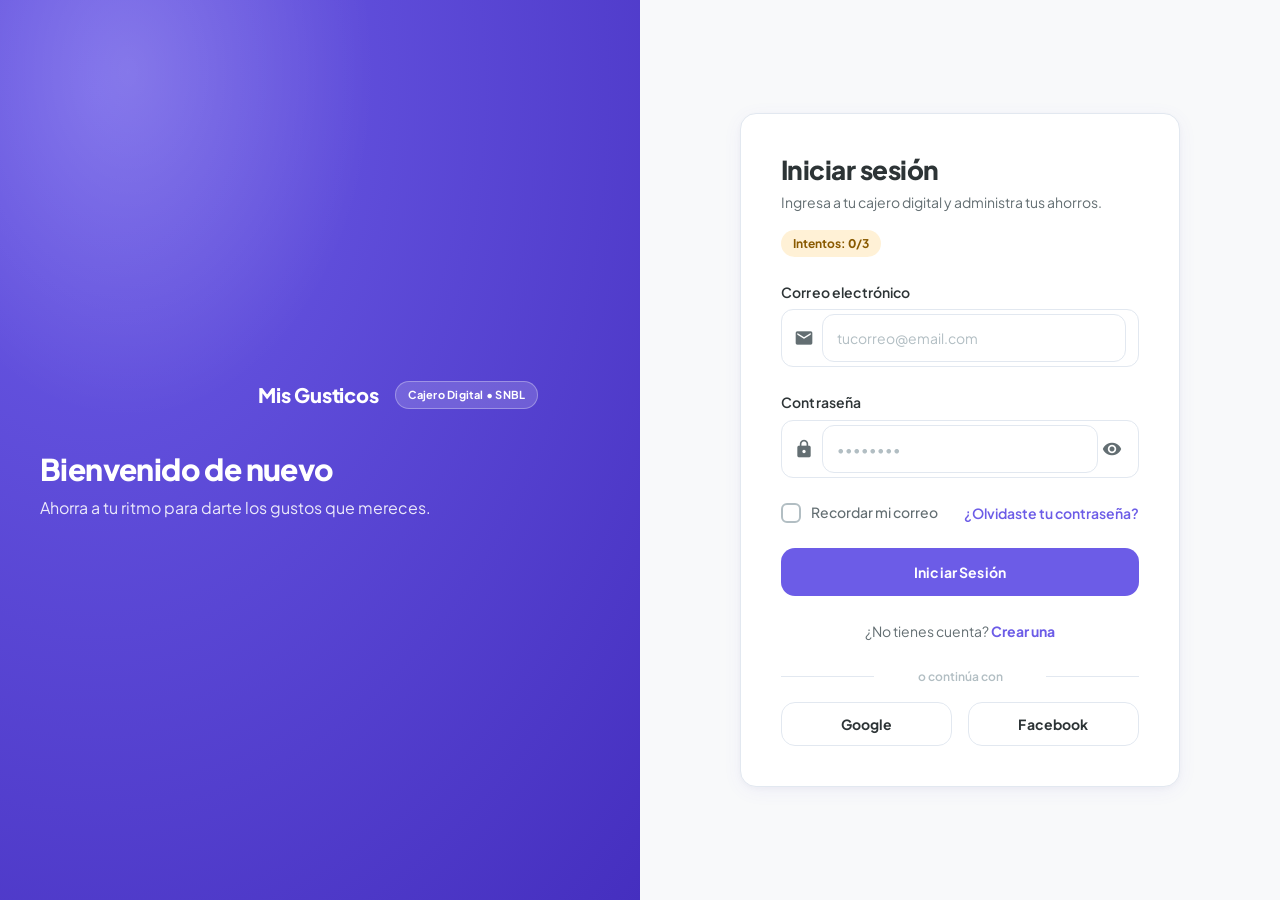
==== Dashboard.html @ c8b15fbf "se crea repositorio para S001: registro / inicio de sesion / dashboard de transacciones" ====
<!DOCTYPE html>
<html lang="es">
<head>
    <meta charset="UTF-8">
    <meta name="viewport" content="width=device-width, initial-scale=1.0">
    <title>Mis Gusticos - Dashboard</title>
    <link rel="preconnect" href="https://fonts.googleapis.com">
    <link rel="preconnect" href="https://fonts.gstatic.com" crossorigin>
    <link href="https://fonts.googleapis.com/css2?family=Plus+Jakarta+Sans:wght@400;500;600;700;800&display=swap" rel="stylesheet">
    <link href="https://fonts.googleapis.com/icon?family=Material+Icons" rel="stylesheet">
    <link rel="stylesheet" href="css/styles.css">
</head>
<body class="dashboard-page">
    <!-- HEADER -->
    <header class="dashboard-header">
        <div class="header-brand">
            <span class="material-icons">account_balance_wallet</span>
            <span>Mis Gusticos</span>
        </div>
        <div class="header-user">
            <span id="nombre-cliente">Hola, Usuario 👋</span>
            <button id="btn-logout" class="btn-logout">
                <span class="material-icons">logout</span>
                Cerrar sesión
            </button>
        </div>
    </header>

    <main class="dashboard-main">
        <!-- MENSAJE FEEDBACK -->
        <div id="mensaje-panel" class="mensaje-feedback" style="display:none;"></div>

        <!-- SALDO DISPONIBLE -->
        <section class="balance-section">
            <div id="lista-saldos" class="balance-cards">
                <!-- Las tarjetas de saldo se generan dinámicamente -->
            </div>
        </section>

        <!-- ACCIONES RÁPIDAS -->
        <section class="actions-section">
            <h3>Acciones rápidas</h3>
            <div class="action-buttons">
                <button id="btn-consignar" class="action-button">
                    <span class="material-icons">arrow_downward</span>
                    <span>Consignar</span>
                </button>
                <button id="btn-retirar" class="action-button">
                    <span class="material-icons">arrow_upward</span>
                    <span>Retirar</span>
                </button>
                <button id="btn-transferir" class="action-button">
                    <span class="material-icons">send</span>
                    <span>Transferir</span>
                </button>
                <button id="btn-comprar" class="action-button">
                    <span class="material-icons">shopping_cart</span>
                    <span>Comprar</span>
                </button>
                <button id="btn-movimientos" class="action-button">
                    <span class="material-icons">receipt_long</span>
                    <span>Movimientos</span>
                </button>
                <button id="btn-perfil" class="action-button">
                    <span class="material-icons">person</span>
                    <span>Perfil</span>
                </button>
            </div>
        </section>

        <!-- MOVIMIENTOS RECIENTES -->
        <section class="movements-section">
            <h3>Movimientos recientes</h3>
            <div class="movements-filter">
                <label for="cuenta-movimientos">Cuenta:</label>
                <select id="cuenta-movimientos">
                    <option value="">Seleccione una cuenta</option>
                </select>
                <button id="btn-ver-movimientos" class="btn-secondary">Ver</button>
            </div>
            <div id="lista-movimientos" class="movements-list">
                <p class="empty-state">
                    Realiza tu primera operación para ver el historial.
                </p>
            </div>
        </section>
    </main>

    <!-- MODAL: CONSIGNAR -->
    <div id="modal-consignar" class="modal" style="display:none;">
        <div class="modal-content">
            <div class="modal-header">
                <h3>Consignar dinero</h3>
                <button class="modal-close" data-close="modal-consignar">
                    <span class="material-icons">close</span>
                </button>
            </div>
            <form id="form-consignar">
                <div class="form-group">
                    <label for="cuenta-consignar">Cuenta destino</label>
                    <select id="cuenta-consignar" required>
                        <option value="">Seleccione una cuenta</option>
                    </select>
                </div>
                <div class="form-group">
                    <label for="monto-consignar">Monto (COP)</label>
                    <input type="number" id="monto-consignar" min="1" step="100" 
                           placeholder="$ 0" required>
                </div>
                <button type="submit" class="btn-primary">Confirmar consignación</button>
            </form>
        </div>
    </div>

    <!-- MODAL: RETIRAR -->
    <div id="modal-retirar" class="modal" style="display:none;">
        <div class="modal-content">
            <div class="modal-header">
                <h3>Retirar dinero</h3>
                <button class="modal-close" data-close="modal-retirar">
                    <span class="material-icons">close</span>
                </button>
            </div>
            <form id="form-retirar">
                <div class="form-group">
                    <label for="cuenta-retirar">Cuenta origen</label>
                    <select id="cuenta-retirar" required>
                        <option value="">Seleccione una cuenta</option>
                    </select>
                </div>
                <div class="form-group">
                    <label for="monto-retirar">Monto (COP)</label>
                    <input type="number" id="monto-retirar" min="1" step="100" 
                           placeholder="$ 0" required>
                </div>
                <div id="info-sobregiro" class="info-box" style="display:none;">
                    <span class="material-icons">info</span>
                    <span>Cuenta corriente permite 20% de sobregiro</span>
                </div>
                <button type="submit" class="btn-primary">Confirmar retiro</button>
            </form>
        </div>
    </div>

    <!-- MODAL: TRANSFERIR -->
    <div id="modal-transferir" class="modal" style="display:none;">
        <div class="modal-content">
            <div class="modal-header">
                <h3>Transferir dinero</h3>
                <button class="modal-close" data-close="modal-transferir">
                    <span class="material-icons">close</span>
                </button>
            </div>
            <form id="form-transferir">
                <div class="form-group">
                    <label for="cuenta-origen">Cuenta origen</label>
                    <select id="cuenta-origen" required>
                        <option value="">Seleccione una cuenta</option>
                    </select>
                </div>
                <div class="form-group">
                    <label for="cuenta-destino">Cuenta destino (número)</label>
                    <input type="text" id="cuenta-destino" required 
                           placeholder="CTA-XXXXX">
                </div>
                <div class="form-group">
                    <label for="monto-transferir">Monto (COP)</label>
                    <input type="number" id="monto-transferir" min="1" step="100" 
                           placeholder="$ 0" required> <!--step="100"-->
                </div>
                <button type="submit" class="btn-primary">Confirmar envío</button>
            </form>
        </div>
    </div>

    <!-- MODAL: COMPRAR CON TARJETA -->
    <div id="modal-comprar" class="modal" style="display:none;">
        <div class="modal-content">
            <div class="modal-header">
                <h3>Comprar con tarjeta de crédito</h3>
                <button class="modal-close" data-close="modal-comprar">
                    <span class="material-icons">close</span>
                </button>
            </div>
            <form id="form-comprar">
                <div class="form-group">
                    <label for="cuenta-comprar">Tarjeta de crédito</label>
                    <select id="cuenta-comprar" required>
                        <option value="">Seleccione una tarjeta</option>
                    </select>
                </div>
                <div class="form-group">
                    <label for="monto-comprar">Monto (COP)</label>
                    <input type="number" id="monto-comprar" min="1" step="100" 
                           placeholder="$ 0" required>
                </div>
                <div class="form-group">
                    <label for="cuotas-comprar">Número de cuotas</label>
                    <select id="cuotas-comprar" required>
                        <option value="1">1 cuota (0% interés)</option>
                        <option value="2">2 cuotas (0% interés)</option>
                        <option value="3">3 cuotas (1.9% mensual)</option>
                        <option value="6">6 cuotas (1.9% mensual)</option>
                        <option value="9">9 cuotas (2.3% mensual)</option>
                        <option value="12">12 cuotas (2.3% mensual)</option>
                    </select>
                </div>
                <div id="resultado-cuota" class="info-box" style="display:none;">
                    <strong>Cuota mensual estimada:</strong>
                    <span id="valor-cuota">$0</span>
                </div>
                <button type="submit" class="btn-primary">Confirmar compra</button>
            </form>
        </div>
    </div>

    <!-- MODAL: MOVIMIENTOS -->
    <div id="modal-movimientos" class="modal" style="display:none;">
        <div class="modal-content modal-large">
            <div class="modal-header">
                <h3>Historial de movimientos</h3>
                <button class="modal-close" data-close="modal-movimientos">
                    <span class="material-icons">close</span>
                </button>
            </div>
            <div id="lista-movimientos-modal" class="movements-list"></div>
        </div>
    </div>

    <script src="js/models/Cliente.js"></script>
    <script src="js/models/Cuenta.js"></script>
    <script src="js/models/CuentaAhorros.js"></script>
    <script src="js/models/CuentaCorriente.js"></script>
    <script src="js/models/TarjetaCredito.js"></script>
    <script src="js/services/StorageService.js"></script>
    <script src="js/services/AuthService.js"></script>
    <script src="js/services/TransactionService.js"></script>
    <script src="js/controllers/AuthController.js"></script>
    <script src="js/controllers/TransactionController.js"></script>
    <script src="js/controllers/ProfileController.js"></script>
    <script src="js/app.js"></script>
</body>
</html>
---- css/styles.css ----
/* ============================================================================
   Mis Gusticos — Playful Financial Freedom
   Sistema de diseño (ver DESIGN.md): soft-fintech + celebración de disciplina.
   ============================================================================ */

/* === TOKENS === */
:root {
    /* Marca y acentos */
    --primary: #6C5CE7;
    --primary-hover: #5644D6;
    --primary-deep: #4029BA;
    --primary-tint: #EDE9FE;
    --primary-tint-med: #A29BFE;

    --savings: #00B894;
    --savings-hover: #00A183;
    --savings-ink: #00725B;
    --mint: #E6FBF5;

    --milestone: #FDCB6E;
    --milestone-ink: #8A5A00;

    /* Neutros */
    --bg: #F8F9FA;
    --surface: #FFFFFF;
    --surface-2: #F1F3F5;
    --text: #2D3436;
    --text-secondary: #636E72;
    --muted: #B2BEC3;
    --border: #E2E8F0;

    /* Estados */
    --error: #BA1A1A;
    --error-container: #FFDAD6;
    --on-error-container: #93000A;

    /* Elevación */
    --shadow-1: 0 4px 20px -2px rgba(108, 92, 231, 0.08), 0 2px 6px -1px rgba(45, 52, 54, 0.04);
    --shadow-2: 0 12px 32px -4px rgba(45, 52, 54, 0.12), 0 4px 12px -2px rgba(108, 92, 231, 0.08);
    --glow-savings: 0 0 0 4px var(--mint), 0 4px 16px rgba(0, 184, 148, 0.2);
    --ring: 0 0 0 3px rgba(108, 92, 231, 0.16);

    /* Radios */
    --radius-sm: 4px;
    --radius: 8px;
    --radius-md: 12px;
    --radius-lg: 16px;
    --radius-xl: 24px;
    --radius-full: 9999px;

    /* Espaciado (8pt) */
    --space-xs: 0.25rem;
    --space-sm: 0.5rem;
    --space-md: 1rem;
    --space-lg: 1.5rem;
    --space-xl: 2.5rem;

    --font: 'Plus Jakarta Sans', -apple-system, BlinkMacSystemFont, 'Segoe UI', Roboto, sans-serif;
}

/* === RESET / BASE === */
* { margin: 0; padding: 0; box-sizing: border-box; }
html { scroll-behavior: smooth; -webkit-text-size-adjust: 100%; }
body {
    font-family: var(--font);
    font-size: 16px;
    line-height: 1.6;
    color: var(--text);
    background: var(--bg);
    text-rendering: optimizeLegibility;
    -webkit-font-smoothing: antialiased;
    -moz-osx-font-smoothing: grayscale;
}
img, svg { max-width: 100%; display: block; }
h1, h2, h3, h4 { line-height: 1.2; letter-spacing: -0.015em; color: var(--text); }
p { color: var(--text-secondary); }
a { color: var(--primary); }
.material-icons { -webkit-font-feature-settings: 'liga'; font-feature-settings: 'liga'; }

/* Tipografía numérica: ancla de escaneo para cifras */
.numeric {
    font-weight: 800;
    letter-spacing: -0.02em;
    font-variant-numeric: tabular-nums;
}

/* === FOCO (accesibilidad) === */
:focus { outline: none; }
/* Los campos ya usan borde + anillo en :focus, así que solo los controles
   no textuales reciben contorno explícito para el foco por teclado. */
a:focus-visible,
button:focus-visible,
[tabindex]:focus-visible {
    outline: 2px solid var(--primary);
    outline-offset: 2px;
    border-radius: var(--radius);
}

/* === BOTONES === */
.btn-primary,
.btn-secondary,
.btn-logout,
.btn-social {
    display: inline-flex;
    align-items: center;
    justify-content: center;
    gap: var(--space-sm);
    font-family: inherit;
    font-size: 14px;
    font-weight: 700;
    line-height: 1.2;
    letter-spacing: 0.01em;
    text-decoration: none;
    cursor: pointer;
    border: 1px solid transparent;
    border-radius: 14px;
    min-height: 48px;
    padding: 0 24px;
    transition: transform 160ms ease, box-shadow 160ms ease, background 160ms ease, color 160ms ease, border-color 160ms ease;
    will-change: transform;
}
.btn-primary { background: var(--primary); color: #fff; }
.btn-primary:hover { background: var(--primary-hover); transform: translateY(-1px); box-shadow: var(--shadow-1); }
.btn-primary:active { transform: translateY(0); box-shadow: none; }

.btn-secondary {
    background: var(--primary-tint);
    color: var(--primary);
    border-color: transparent;
}
.btn-secondary:hover { background: #E0DAFB; transform: translateY(-1px); }
.btn-secondary:active { transform: translateY(0); }

.btn-large { min-height: 56px; padding: 0 32px; font-size: 15px; }
.btn-submit { width: 100%; }
.btn-primary .material-icons,
.btn-secondary .material-icons,
.btn-logout .material-icons,
.btn-social .material-icons { font-size: 20px; }

/* Botón de fortaleza de ahorro (acción positiva) */
.btn-savings {
    background: var(--savings);
    color: #fff;
}
.btn-savings:hover { background: var(--savings-hover); }

/* === FORMULARIOS === */
.form-group { margin-bottom: var(--space-lg); }
.form-group label {
    display: block;
    margin-bottom: 6px;
    font-size: 14px;
    font-weight: 600;
    letter-spacing: 0.01em;
    color: var(--text);
}
.form-group small { display: block; margin-top: 6px; font-size: 12px; color: var(--text-secondary); }

input:not([type="checkbox"]):not([type="radio"]),
select,
textarea {
    width: 100%;
    min-height: 48px;
    padding: 0 14px;
    font-family: inherit;
    font-size: 14px;
    font-weight: 500;
    color: var(--text);
    background: var(--surface);
    border: 1px solid var(--border);
    border-radius: 12px;
    transition: border-color 160ms ease, box-shadow 160ms ease, background 160ms ease;
}
textarea { padding: 12px 14px; }
input::placeholder, textarea::placeholder { color: var(--muted); font-weight: 400; }
input:not([type="checkbox"]):not([type="radio"]):focus,
select:focus,
textarea:focus {
    border-color: var(--primary);
    box-shadow: var(--ring);
}
select {
    appearance: none;
    -webkit-appearance: none;
    background-image: url("data:image/svg+xml,%3Csvg xmlns='http://www.w3.org/2000/svg' width='16' height='16' viewBox='0 0 24 24' fill='none' stroke='%23636E72' stroke-width='2.4' stroke-linecap='round' stroke-linejoin='round'%3E%3Cpolyline points='6 9 12 15 18 9'/%3E%3C/svg%3E");
    background-repeat: no-repeat;
    background-position: right 14px center;
    padding-right: 40px;
}

/* Campo con icono */
.input-with-icon {
    display: flex;
    align-items: center;
    border: 1px solid var(--border);
    border-radius: 12px;
    padding: 4px 12px;
    background: var(--surface);
    transition: border-color 160ms ease, box-shadow 160ms ease;
}
.input-with-icon:focus-within { border-color: var(--primary); box-shadow: var(--ring); }
.input-with-icon > .material-icons { color: var(--text-secondary); font-size: 20px; margin-right: var(--space-sm); }
.input-with-icon input,
.input-with-icon select {
    flex: 1;
    width: auto;
    min-height: 44px;
    padding: 0 8px;
    border: none;
    background: transparent;
    box-shadow: none;
}
.input-with-icon select { padding-right: 36px; background-position: right 6px center; }
.input-with-icon input:focus,
.input-with-icon select:focus { box-shadow: none; }

/* Checkbox / radio a medida */
.checkbox-label {
    display: flex;
    align-items: flex-start;
    gap: 10px;
    font-size: 14px;
    font-weight: 500;
    color: var(--text-secondary);
    cursor: pointer;
    line-height: 1.5;
}
.checkbox-label a { color: var(--primary); font-weight: 600; text-decoration: none; }
.checkbox-label a:hover { text-decoration: underline; }
input[type="checkbox"] {
    appearance: none;
    -webkit-appearance: none;
    flex-shrink: 0;
    width: 20px;
    height: 20px;
    margin-top: 1px;
    background: var(--surface);
    border: 2px solid var(--muted);
    border-radius: 6px;
    cursor: pointer;
    transition: background 140ms ease, border-color 140ms ease;
}
input[type="checkbox"]:checked {
    background: var(--primary);
    border-color: var(--primary);
}
input[type="checkbox"]:checked::after {
    content: '';
    display: block;
    width: 5px;
    height: 9px;
    margin: 1px auto 0;
    border: solid #fff;
    border-width: 0 2px 2px 0;
    transform: rotate(45deg);
}

/* === MENSAJES DE ESTADO === */
.mensaje-feedback {
    padding: 14px 18px;
    border-radius: var(--radius-md);
    margin-bottom: var(--space-lg);
    font-size: 14px;
    font-weight: 600;
    line-height: 1.5;
}
.mensaje-success { background: var(--mint); color: var(--savings-ink); border: 1px solid var(--savings); }
.mensaje-error { background: var(--error-container); color: var(--on-error-container); border: 1px solid var(--error); }

.mensaje-success-box {
    text-align: center;
    padding: var(--space-xl);
    background: var(--mint);
    border: 1px solid var(--savings);
    border-radius: var(--radius-lg);
}
.mensaje-success-box .material-icons {
    display: inline-flex;
    align-items: center;
    justify-content: center;
    width: 56px;
    height: 56px;
    font-size: 30px;
    color: #fff;
    background: var(--savings);
    border-radius: var(--radius-full);
    margin-bottom: var(--space-md);
}
.mensaje-success-box h3 { color: var(--savings-ink); margin-bottom: var(--space-sm); font-size: 22px; }
.mensaje-success-box p { color: var(--savings-ink); margin-bottom: var(--space-lg); }
.mensaje-success-box .btn-primary { background: var(--savings); }
.mensaje-success-box .btn-primary:hover { background: var(--savings-hover); }

.info-box {
    display: flex;
    align-items: center;
    gap: var(--space-sm);
    padding: 14px 16px;
    margin-bottom: var(--space-md);
    background: var(--primary-tint);
    border: 1px solid var(--primary-tint-med);
    border-radius: var(--radius-md);
    color: var(--primary-deep);
    font-size: 14px;
    font-weight: 600;
}
.info-box .material-icons { font-size: 20px; color: var(--primary); }
.info-box strong { color: var(--primary-deep); }
#valor-cuota { font-weight: 800; letter-spacing: -0.01em; color: var(--primary-deep); }

.empty-state {
    text-align: center;
    color: var(--text-secondary);
    font-size: 14px;
    padding: var(--space-xl) var(--space-md);
}

/* === PÁGINAS DE AUTENTICACIÓN === */
.auth-page { display: flex; min-height: 100vh; background: var(--bg); }

.auth-sidebar {
    flex: 1;
    position: relative;
    overflow: hidden;
    padding: var(--space-xl);
    display: flex;
    flex-direction: column;
    justify-content: center;
    gap: var(--space-xl);
    color: #fff;
    background: radial-gradient(140% 140% at 15% 10%, var(--primary) 0%, var(--primary-deep) 100%);
}
.auth-sidebar::before {
    content: '';
    position: absolute;
    inset: 0;
    background: radial-gradient(55% 55% at 20% 8%, rgba(255, 255, 255, 0.18) 0%, rgba(255, 255, 255, 0) 70%);
    pointer-events: none;
}
.auth-sidebar > * { position: relative; }

.sidebar-brand {
    display: flex;
    align-items: center;
    gap: var(--space-sm);
    font-size: 1.25rem;
    font-weight: 800;
    letter-spacing: -0.01em;
}
.sidebar-brand .material-icons { font-size: 30px; }
.sidebar-brand .badge {
    margin-left: var(--space-sm);
    background: rgba(255, 255, 255, 0.16);
    color: #fff;
    border: 1px solid rgba(255, 255, 255, 0.3);
}
.sidebar-content h2 { color: #fff; font-size: 30px; font-weight: 800; letter-spacing: -0.02em; margin-bottom: var(--space-sm); }
.sidebar-content p { color: rgba(255, 255, 255, 0.88); font-size: 16px; max-width: 34ch; }

.auth-main {
    flex: 1;
    display: flex;
    align-items: center;
    justify-content: center;
    padding: var(--space-xl);
}
.auth-card {
    width: 100%;
    max-width: 440px;
    background: var(--surface);
    padding: var(--space-xl);
    border-radius: var(--radius-lg);
    border: 1px solid var(--border);
    box-shadow: var(--shadow-1);
}
.auth-card-large { max-width: 560px; }
.auth-card h2 { font-size: 26px; font-weight: 800; letter-spacing: -0.02em; margin-bottom: 6px; }
.auth-card p { color: var(--text-secondary); font-size: 14px; }
.auth-card form { margin-top: var(--space-lg); }

.intentos-counter {
    display: inline-block;
    margin-top: var(--space-md);
    padding: 4px 12px;
    font-size: 12px;
    font-weight: 700;
    color: var(--milestone-ink);
    background: rgba(253, 203, 110, 0.28);
    border-radius: var(--radius-full);
}
.intentos-counter span { font-weight: 800; }

.toggle-password {
    display: inline-flex;
    align-items: center;
    justify-content: center;
    background: transparent;
    border: none;
    cursor: pointer;
    padding: 4px;
    border-radius: var(--radius);
    color: var(--text-secondary);
    transition: background 140ms ease, color 140ms ease;
}
.toggle-password:hover { background: var(--surface-2); color: var(--primary); }
.toggle-password .material-icons { font-size: 20px; }

.error-msg { display: block; margin-top: 6px; font-size: 12px; font-weight: 600; color: var(--error); }

.form-options {
    display: flex;
    align-items: center;
    justify-content: space-between;
    gap: var(--space-md);
    flex-wrap: wrap;
    margin-bottom: var(--space-lg);
}
.link-forgot { font-size: 14px; font-weight: 600; color: var(--primary); text-decoration: none; }
.link-forgot:hover { text-decoration: underline; }

.auth-switch { text-align: center; margin-top: var(--space-lg); font-size: 14px; color: var(--text-secondary); }
.auth-switch a { color: var(--primary); font-weight: 700; text-decoration: none; }
.auth-switch a:hover { text-decoration: underline; }

.social-login { margin-top: var(--space-lg); text-align: center; }
.social-login > p {
    position: relative;
    margin-bottom: var(--space-md);
    font-size: 12px;
    font-weight: 600;
    color: var(--muted);
}
.social-login > p::before,
.social-login > p::after {
    content: '';
    position: absolute;
    top: 50%;
    width: 26%;
    height: 1px;
    background: var(--border);
}
.social-login > p::before { left: 0; }
.social-login > p::after { right: 0; }
.social-buttons { display: grid; grid-template-columns: 1fr 1fr; gap: var(--space-md); }
.btn-social {
    background: var(--surface);
    color: var(--text);
    border-color: var(--border);
    min-height: 44px;
}
.btn-social:hover { border-color: var(--primary-tint-med); background: var(--primary-tint); color: var(--primary); }

/* === CABECERA DE APP (dashboard / perfil / admin) === */
.dashboard-page { background: var(--bg); }
.dashboard-header {
    background: var(--surface);
    padding: var(--space-md) var(--space-xl);
    display: flex;
    justify-content: space-between;
    align-items: center;
    gap: var(--space-md);
    border-bottom: 1px solid var(--border);
    position: sticky;
    top: 0;
    z-index: 20;
}
.header-brand {
    display: flex;
    align-items: center;
    gap: var(--space-sm);
    font-size: 1.05rem;
    font-weight: 800;
    letter-spacing: -0.01em;
    color: var(--primary);
}
.header-brand .material-icons { font-size: 24px; }
.header-user { display: flex; align-items: center; gap: var(--space-md); flex-wrap: wrap; }
.header-user #nombre-cliente { font-size: 14px; font-weight: 700; color: var(--text); }

.btn-logout {
    background: transparent;
    color: var(--error);
    border-color: var(--error-container);
    min-height: 44px;
    padding: 0 16px;
}
.btn-logout:hover { background: var(--error-container); transform: translateY(-1px); }
.btn-logout:active { transform: translateY(0); }

.dashboard-main { padding: var(--space-xl) var(--space-lg); max-width: 1200px; margin: 0 auto; }

/* === TARJETAS DE SALDO === */
.balance-cards {
    display: grid;
    grid-template-columns: repeat(auto-fit, minmax(260px, 1fr));
    gap: var(--space-lg);
    margin-bottom: var(--space-xl);
}
.balance-card {
    background: var(--surface);
    padding: var(--space-lg);
    border-radius: var(--radius-lg);
    border: 1px solid var(--border);
    box-shadow: var(--shadow-1);
    transition: transform 160ms ease, box-shadow 160ms ease;
}
.balance-card:hover { transform: translateY(-2px); box-shadow: var(--shadow-2); }
.balance-header {
    display: flex;
    align-items: center;
    gap: var(--space-sm);
    margin-bottom: var(--space-md);
    font-size: 13px;
    font-weight: 700;
    letter-spacing: 0.01em;
    color: var(--text-secondary);
}
.balance-header .material-icons {
    display: inline-flex;
    align-items: center;
    justify-content: center;
    width: 36px;
    height: 36px;
    font-size: 20px;
    color: var(--primary);
    background: var(--primary-tint);
    border-radius: var(--radius-md);
}
.balance-label { font-size: 12px; font-weight: 700; letter-spacing: 0.02em; color: var(--text-secondary); }
.balance-amount {
    margin: 2px 0 var(--space-sm);
    font-size: clamp(1.75rem, 4vw, 2rem);
    font-weight: 800;
    letter-spacing: -0.02em;
    color: var(--text);
    font-variant-numeric: tabular-nums;
}
.balance-sub { font-size: 12px; color: var(--text-secondary); }
.balance-account {
    margin-top: var(--space-md);
    padding-top: var(--space-md);
    border-top: 1px solid var(--border);
    font-size: 12px;
    font-weight: 600;
    letter-spacing: 0.02em;
    color: var(--muted);
}

/* === SECCIONES / ACCIONES === */
.actions-section,
.movements-section,
.admin-section,
.profile-section {
    background: var(--surface);
    padding: var(--space-lg);
    border-radius: var(--radius-lg);
    border: 1px solid var(--border);
    box-shadow: var(--shadow-1);
    margin-bottom: var(--space-xl);
}
.actions-section h3,
.movements-section h3,
.admin-section h2,
.profile-section h3,
.section-header h2 {
    display: flex;
    align-items: center;
    gap: var(--space-sm);
    font-size: 18px;
    font-weight: 700;
    letter-spacing: -0.01em;
    color: var(--text);
}
.profile-section h3 { margin-bottom: var(--space-lg); }
.profile-section h3 .material-icons,
.section-header h2 .material-icons {
    display: inline-flex;
    align-items: center;
    justify-content: center;
    width: 34px;
    height: 34px;
    font-size: 19px;
    color: var(--primary);
    background: var(--primary-tint);
    border-radius: var(--radius-md);
}
.actions-section h3,
.movements-section h3 { margin-bottom: var(--space-md); }

.action-buttons {
    display: grid;
    grid-template-columns: repeat(auto-fit, minmax(140px, 1fr));
    gap: var(--space-md);
}
.action-button {
    display: flex;
    flex-direction: column;
    align-items: center;
    gap: var(--space-sm);
    padding: var(--space-lg) var(--space-md);
    text-align: center;
    font-family: inherit;
    font-size: 13px;
    font-weight: 700;
    color: var(--text);
    background: var(--surface);
    border: 1px solid var(--border);
    border-radius: var(--radius-lg);
    cursor: pointer;
    transition: transform 160ms ease, box-shadow 160ms ease, background 160ms ease, border-color 160ms ease, color 160ms ease;
    will-change: transform;
}
.action-button:hover {
    border-color: var(--primary-tint-med);
    background: var(--primary-tint);
    color: var(--primary-deep);
    transform: translateY(-2px);
    box-shadow: var(--shadow-1);
}
.action-button:active { transform: translateY(0); }
.action-button .material-icons {
    display: inline-flex;
    align-items: center;
    justify-content: center;
    width: 48px;
    height: 48px;
    font-size: 24px;
    color: var(--primary);
    background: var(--primary-tint);
    border-radius: var(--radius-full);
    transition: background 160ms ease, color 160ms ease;
}
.action-button:hover .material-icons { background: var(--primary); color: #fff; }

/* === MOVIMIENTOS === */
.movements-filter {
    display: flex;
    gap: var(--space-md);
    align-items: center;
    flex-wrap: wrap;
    margin-bottom: var(--space-md);
}
.movements-filter label { font-size: 14px; font-weight: 600; color: var(--text); }
.movements-filter select { flex: 1; min-width: 200px; }
.movements-list { border-radius: var(--radius-md); overflow: hidden; }
.movement-item {
    display: flex;
    align-items: center;
    gap: var(--space-md);
    padding: var(--space-md);
    border-bottom: 1px solid var(--border);
    transition: background 120ms ease;
}
.movement-item:last-child { border-bottom: none; }
.movement-item:hover { background: var(--bg); }
.movement-item .material-icons {
    display: inline-flex;
    align-items: center;
    justify-content: center;
    flex-shrink: 0;
    width: 40px;
    height: 40px;
    font-size: 20px;
    color: var(--savings-ink);
    background: var(--mint);
    border-radius: var(--radius-full);
}
.movement-item:has(.valor-negativo) .material-icons { color: var(--error); background: var(--error-container); }
.movement-info { flex: 1; display: flex; flex-direction: column; min-width: 0; }
.movement-info strong { font-size: 14px; font-weight: 700; color: var(--text); }
.movement-info small { font-size: 12px; color: var(--text-secondary); }
.valor-positivo { font-weight: 800; letter-spacing: -0.01em; color: var(--savings-ink); white-space: nowrap; }
.valor-negativo { font-weight: 800; letter-spacing: -0.01em; color: var(--error); white-space: nowrap; }

/* === MODALES === */
.modal {
    position: fixed;
    inset: 0;
    z-index: 1000;
    display: flex;
    align-items: center;
    justify-content: center;
    padding: var(--space-md);
    background: rgba(45, 52, 54, 0.5);
    backdrop-filter: blur(5px);
    -webkit-backdrop-filter: blur(5px);
}
.modal-content {
    width: 100%;
    max-width: 480px;
    max-height: 90vh;
    overflow-y: auto;
    background: var(--surface);
    padding: var(--space-xl);
    border-radius: var(--radius-lg);
    border: 1px solid var(--border);
    box-shadow: var(--shadow-2);
}
.modal-large { max-width: 680px; }
.modal-header {
    display: flex;
    justify-content: space-between;
    align-items: center;
    gap: var(--space-md);
    margin-bottom: var(--space-lg);
}
.modal-header h3 { font-size: 20px; font-weight: 800; letter-spacing: -0.015em; }
.modal-close {
    display: inline-flex;
    align-items: center;
    justify-content: center;
    width: 36px;
    height: 36px;
    padding: 0;
    color: var(--text-secondary);
    background: transparent;
    border: none;
    border-radius: var(--radius-full);
    cursor: pointer;
    transition: background 140ms ease, color 140ms ease;
}
.modal-close:hover { background: var(--surface-2); color: var(--text); }
.modal-close .material-icons { font-size: 22px; }
.modal-actions { display: flex; justify-content: flex-end; gap: var(--space-md); flex-wrap: wrap; margin-top: var(--space-lg); }
.modal-content .btn-primary { width: 100%; }
.modal-actions .btn-primary { width: auto; }

/* === LANDING === */
.landing-page { background: var(--bg); }

#header {
    position: sticky;
    top: 0;
    z-index: 10;
    display: flex;
    justify-content: space-between;
    align-items: center;
    gap: var(--space-md);
    padding: var(--space-md) var(--space-xl);
    background: rgba(255, 255, 255, 0.85);
    backdrop-filter: saturate(180%) blur(12px);
    -webkit-backdrop-filter: saturate(180%) blur(12px);
    border-bottom: 1px solid var(--border);
}
.logo {
    display: flex;
    align-items: center;
    gap: var(--space-sm);
    font-size: 1.2rem;
    font-weight: 800;
    letter-spacing: -0.01em;
    color: var(--primary);
}
.logo .material-icons { font-size: 26px; }
#nav-menu { display: flex; gap: var(--space-sm); align-items: center; flex-wrap: wrap; }
#nav-menu .btn-primary,
#nav-menu .btn-secondary { min-height: 44px; padding: 0 18px; }

/* Hero: la tarjeta de meta es el elemento memorable */
.hero {
    position: relative;
    overflow: hidden;
    padding: clamp(3rem, 7vw, 5.5rem) var(--space-xl);
    color: #fff;
    background: radial-gradient(130% 130% at 12% 6%, var(--primary) 0%, var(--primary-deep) 100%);
}
.hero::before {
    content: '';
    position: absolute;
    inset: 0;
    background: radial-gradient(48% 48% at 22% 4%, rgba(255, 255, 255, 0.2) 0%, rgba(255, 255, 255, 0) 68%);
    pointer-events: none;
}
.hero-inner {
    position: relative;
    max-width: 1120px;
    margin: 0 auto;
    display: grid;
    grid-template-columns: 1.05fr 0.95fr;
    gap: clamp(2rem, 5vw, 4rem);
    align-items: center;
}
.hero-badge {
    display: inline-flex;
    align-items: center;
    gap: var(--space-sm);
    padding: 6px 14px;
    margin-bottom: var(--space-lg);
    font-size: 12px;
    font-weight: 700;
    letter-spacing: 0.02em;
    color: #fff;
    background: rgba(255, 255, 255, 0.14);
    border: 1px solid rgba(255, 255, 255, 0.28);
    border-radius: var(--radius-full);
}
.hero-badge .material-icons { font-size: 16px; }
.hero-copy h1 {
    color: #fff;
    font-size: clamp(2.1rem, 4.4vw, 3.25rem);
    font-weight: 800;
    letter-spacing: -0.025em;
    line-height: 1.08;
    margin-bottom: var(--space-lg);
    max-width: 16ch;
}
.hero-copy p {
    max-width: 46ch;
    margin-bottom: var(--space-xl);
    font-size: clamp(1rem, 1.6vw, 1.15rem);
    color: rgba(255, 255, 255, 0.88);
}
.hero-buttons { display: flex; gap: var(--space-md); flex-wrap: wrap; }
.hero .btn-primary { background: #fff; color: var(--primary); }
.hero .btn-primary:hover { background: #EFEBFF; }
.hero .btn-secondary {
    background: transparent;
    color: #fff;
    border-color: rgba(255, 255, 255, 0.55);
}
.hero .btn-secondary:hover { background: rgba(255, 255, 255, 0.12); }

/* Tarjeta de meta (SNBL) */
.goal-card {
    background: var(--surface);
    border-radius: var(--radius-xl);
    padding: var(--space-md);
    box-shadow: var(--shadow-2);
    max-width: 400px;
    margin-left: auto;
}
.goal-visual {
    position: relative;
    display: flex;
    align-items: center;
    justify-content: center;
    height: 168px;
    background: var(--bg);
    border-radius: var(--radius-lg);
}
.goal-visual .material-icons { font-size: 76px; color: var(--primary-tint-med); }
.goal-chip {
    position: absolute;
    top: var(--space-sm);
    right: var(--space-sm);
    padding: 4px 12px;
    font-size: 11px;
    font-weight: 700;
    letter-spacing: 0.02em;
    color: var(--primary-deep);
    background: var(--primary-tint);
    border: 1px solid var(--primary-tint-med);
    border-radius: var(--radius-full);
}
.goal-body { padding: var(--space-md) var(--space-sm) var(--space-sm); }
.goal-name { font-size: 18px; font-weight: 700; letter-spacing: -0.01em; color: var(--text); }
.goal-price { display: flex; align-items: baseline; gap: 8px; margin-top: 4px; }
.goal-price-amount { font-size: 14px; font-weight: 700; color: var(--text); font-variant-numeric: tabular-nums; }
.goal-price-total { font-size: 12px; color: var(--text-secondary); }
.goal-line { display: flex; align-items: baseline; gap: 8px; margin: var(--space-md) 0 var(--space-sm); }
.goal-installment { font-size: 30px; font-weight: 800; letter-spacing: -0.02em; color: var(--primary); font-variant-numeric: tabular-nums; }
.goal-installment-label { font-size: 13px; font-weight: 600; color: var(--text-secondary); }

.progress-track {
    position: relative;
    height: 10px;
    background: var(--primary-tint);
    border-radius: var(--radius-full);
}
.progress-fill {
    position: absolute;
    inset: 0 auto 0 0;
    height: 100%;
    background: linear-gradient(90deg, var(--primary) 0%, var(--savings) 100%);
    border-radius: var(--radius-full);
    transform-origin: left center;
    animation: goal-fill 1.15s cubic-bezier(0.22, 1, 0.36, 1) both;
}
.progress-dot {
    position: absolute;
    top: 50%;
    width: 14px;
    height: 14px;
    background: #fff;
    border: 3px solid var(--savings);
    border-radius: var(--radius-full);
    transform: translate(-50%, -50%);
    animation: goal-pop 320ms ease-out both;
}
.progress-dot:nth-child(2) { animation-delay: 320ms; }
.progress-dot:nth-child(3) { animation-delay: 620ms; }
.progress-dot:nth-child(4) { animation-delay: 920ms; }
.progress-dot.is-next { border-color: var(--milestone); box-shadow: 0 0 0 4px rgba(253, 203, 110, 0.3); }
.goal-foot {
    display: flex;
    justify-content: space-between;
    gap: var(--space-md);
    margin-top: var(--space-sm);
    font-size: 12px;
    font-weight: 600;
    color: var(--text-secondary);
}
.goal-foot span:first-child { color: var(--savings-ink); }

@keyframes goal-fill { from { transform: scaleX(0); } to { transform: scaleX(1); } }
@keyframes goal-pop { from { opacity: 0; transform: translate(-50%, -50%) scale(0.4); } to { opacity: 1; transform: translate(-50%, -50%) scale(1); } }

/* Secuencia "Así funciona" */
.steps { padding: clamp(3rem, 6vw, 4.5rem) var(--space-xl); }
.steps-inner { max-width: 1120px; margin: 0 auto; }
.steps-title { font-size: 26px; font-weight: 800; letter-spacing: -0.02em; margin-bottom: var(--space-xl); }
.steps-list {
    position: relative;
    list-style: none;
    display: grid;
    grid-template-columns: repeat(4, 1fr);
    gap: var(--space-lg);
}
.steps-list::before {
    content: '';
    position: absolute;
    top: 20px;
    left: 12.5%;
    right: 12.5%;
    height: 2px;
    background: var(--border);
}
.step { position: relative; }
.step-marker {
    display: inline-flex;
    align-items: center;
    justify-content: center;
    width: 40px;
    height: 40px;
    margin-bottom: var(--space-md);
    font-size: 15px;
    font-weight: 800;
    color: var(--primary);
    background: var(--surface);
    border: 2px solid var(--primary-tint-med);
    border-radius: var(--radius-full);
}
.step h3 { font-size: 16px; font-weight: 700; margin-bottom: var(--space-xs); }
.step p { font-size: 14px; max-width: 30ch; }

/* Capacidades */
.features {
    display: grid;
    grid-template-columns: repeat(auto-fit, minmax(280px, 1fr));
    gap: var(--space-lg);
    max-width: 1200px;
    margin: 0 auto;
    padding: 0 var(--space-xl) clamp(3rem, 6vw, 4.5rem);
}
.feature-card {
    padding: var(--space-xl) var(--space-lg);
    background: var(--surface);
    border: 1px solid var(--border);
    border-radius: var(--radius-lg);
    box-shadow: var(--shadow-1);
    transition: transform 160ms ease, box-shadow 160ms ease;
}
.feature-card:hover { transform: translateY(-3px); box-shadow: var(--shadow-2); }
.feature-card .material-icons {
    display: inline-flex;
    align-items: center;
    justify-content: center;
    width: 48px;
    height: 48px;
    font-size: 24px;
    margin-bottom: var(--space-md);
    color: var(--primary);
    background: var(--primary-tint);
    border-radius: var(--radius-md);
}
.feature-card h3 { font-size: 18px; font-weight: 700; margin-bottom: var(--space-xs); }
.feature-card p { font-size: 14px; }

/* Footer */
#footer {
    padding: var(--space-xl) var(--space-xl) var(--space-lg);
    background: #2B3234;
    color: #EBF2F4;
    border-top: 1px solid rgba(255, 255, 255, 0.06);
}
.footer-content { max-width: 1120px; margin: 0 auto; display: flex; flex-direction: column; align-items: center; gap: var(--space-md); text-align: center; }
.footer-brand {
    display: flex;
    align-items: center;
    gap: var(--space-sm);
    font-size: 1.15rem;
    font-weight: 800;
    letter-spacing: -0.01em;
    color: #fff;
}
.footer-brand .material-icons { font-size: 24px; color: var(--primary-tint-med); }
#footer p { font-size: 13px; color: rgba(235, 242, 244, 0.7); }
.social-links { display: flex; gap: var(--space-md); }
.social-links a {
    display: inline-flex;
    align-items: center;
    justify-content: center;
    width: 40px;
    height: 40px;
    color: #EBF2F4;
    background: rgba(255, 255, 255, 0.08);
    border-radius: var(--radius-full);
    transition: background 160ms ease, transform 160ms ease, color 160ms ease;
}
.social-links a:hover { background: var(--primary); transform: translateY(-2px); }
.social-links .material-icons { font-size: 20px; }

/* === ADMIN: TABLA === */
.section-header {
    display: flex;
    justify-content: space-between;
    align-items: center;
    gap: var(--space-md);
    flex-wrap: wrap;
    margin-bottom: var(--space-lg);
}
.table-container { overflow-x: auto; border-radius: var(--radius-md); }
.admin-table { width: 100%; border-collapse: collapse; min-width: 640px; }
.admin-table th,
.admin-table td { padding: 14px 12px; text-align: left; border-bottom: 1px solid var(--border); font-size: 14px; }
.admin-table th {
    font-size: 12px;
    font-weight: 700;
    letter-spacing: 0.02em;
    color: var(--text-secondary);
    background: var(--bg);
}
.admin-table tbody tr { transition: background 120ms ease; }
.admin-table tbody tr:hover { background: var(--bg); }
.admin-table td:first-child { font-weight: 700; color: var(--text); }

.badge {
    display: inline-flex;
    align-items: center;
    padding: 4px 12px;
    font-size: 11px;
    font-weight: 700;
    letter-spacing: 0.02em;
    color: var(--primary);
    background: var(--primary-tint);
    border: 1px solid var(--primary-tint-med);
    border-radius: var(--radius-full);
    white-space: nowrap;
}
.badge-success { color: var(--savings-ink); background: var(--mint); border-color: var(--savings); }
.badge-danger { color: var(--on-error-container); background: var(--error-container); border-color: var(--error); }

.actions-cell { display: flex; gap: var(--space-xs); flex-wrap: wrap; }
.btn-icon {
    display: inline-flex;
    align-items: center;
    justify-content: center;
    width: 36px;
    height: 36px;
    padding: 0;
    background: transparent;
    border: 1px solid transparent;
    border-radius: var(--radius-md);
    cursor: pointer;
    transition: background 140ms ease, border-color 140ms ease, transform 140ms ease;
}
.btn-icon:hover { background: var(--surface-2); border-color: var(--border); transform: translateY(-1px); }
.btn-icon .material-icons { font-size: 20px; }
.btn-edit .material-icons { color: var(--primary); }
.btn-delete .material-icons { color: var(--error); }
.btn-unlock .material-icons { color: var(--milestone-ink); }

/* === PERFIL === */
.input-readonly { background: var(--surface-2); color: var(--text-secondary); cursor: not-allowed; }
.profile-section .btn-primary { margin-top: var(--space-sm); }

/* === RESPONSIVE === */
@media (max-width: 1024px) {
    .hero-inner { grid-template-columns: 1fr; }
    .goal-card { margin: 0 auto; }
    .steps-list { grid-template-columns: repeat(2, 1fr); gap: var(--space-xl) var(--space-lg); }
    .steps-list::before { display: none; }
}

@media (max-width: 768px) {
    .auth-page { flex-direction: column; }
    .auth-sidebar { padding: var(--space-xl) var(--space-lg); min-height: 220px; }
    .sidebar-content h2 { font-size: 24px; }
    .auth-main { padding: var(--space-lg); }
    .auth-card { padding: var(--space-lg); }

    #header { padding: var(--space-md) var(--space-lg); }
    #nav-menu .btn-secondary { display: none; }
    .hero { padding: var(--space-xl) var(--space-lg); }
    .hero-buttons { flex-direction: column; }
    .hero-buttons .btn-primary,
    .hero-buttons .btn-secondary { width: 100%; }
    .steps { padding: var(--space-xl) var(--space-lg); }
    .steps-list { grid-template-columns: 1fr; }
    .features { padding: 0 var(--space-lg) var(--space-xl); }

    .dashboard-header { flex-direction: column; align-items: stretch; gap: var(--space-sm); padding: var(--space-md) var(--space-lg); }
    .header-user { justify-content: space-between; }
    .dashboard-main { padding: var(--space-lg) var(--space-md); }
    .actions-section,
    .movements-section,
    .admin-section,
    .profile-section { padding: var(--space-lg); }
    .action-buttons { grid-template-columns: repeat(2, 1fr); }
    .modal-content { padding: var(--space-lg); }
    #footer { padding: var(--space-xl) var(--space-lg); }
}

@media (max-width: 480px) {
    .action-buttons { grid-template-columns: 1fr; }
    .social-buttons { grid-template-columns: 1fr; }
}

/* === MOVIMIENTO REDUCIDO === */
@media (prefers-reduced-motion: reduce) {
    html { scroll-behavior: auto; }
    *, *::before, *::after {
        animation-duration: 0.001ms !important;
        animation-iteration-count: 1 !important;
        transition-duration: 0.001ms !important;
        scroll-behavior: auto !important;
    }
    .progress-fill { transform: scaleX(1); }
    .progress-dot { opacity: 1; }
    .btn-primary:hover,
    .btn-secondary:hover,
    .btn-logout:hover,
    .btn-icon:hover,
    .action-button:hover,
    .balance-card:hover,
    .feature-card:hover,
    .social-links a:hover { transform: none; }
}
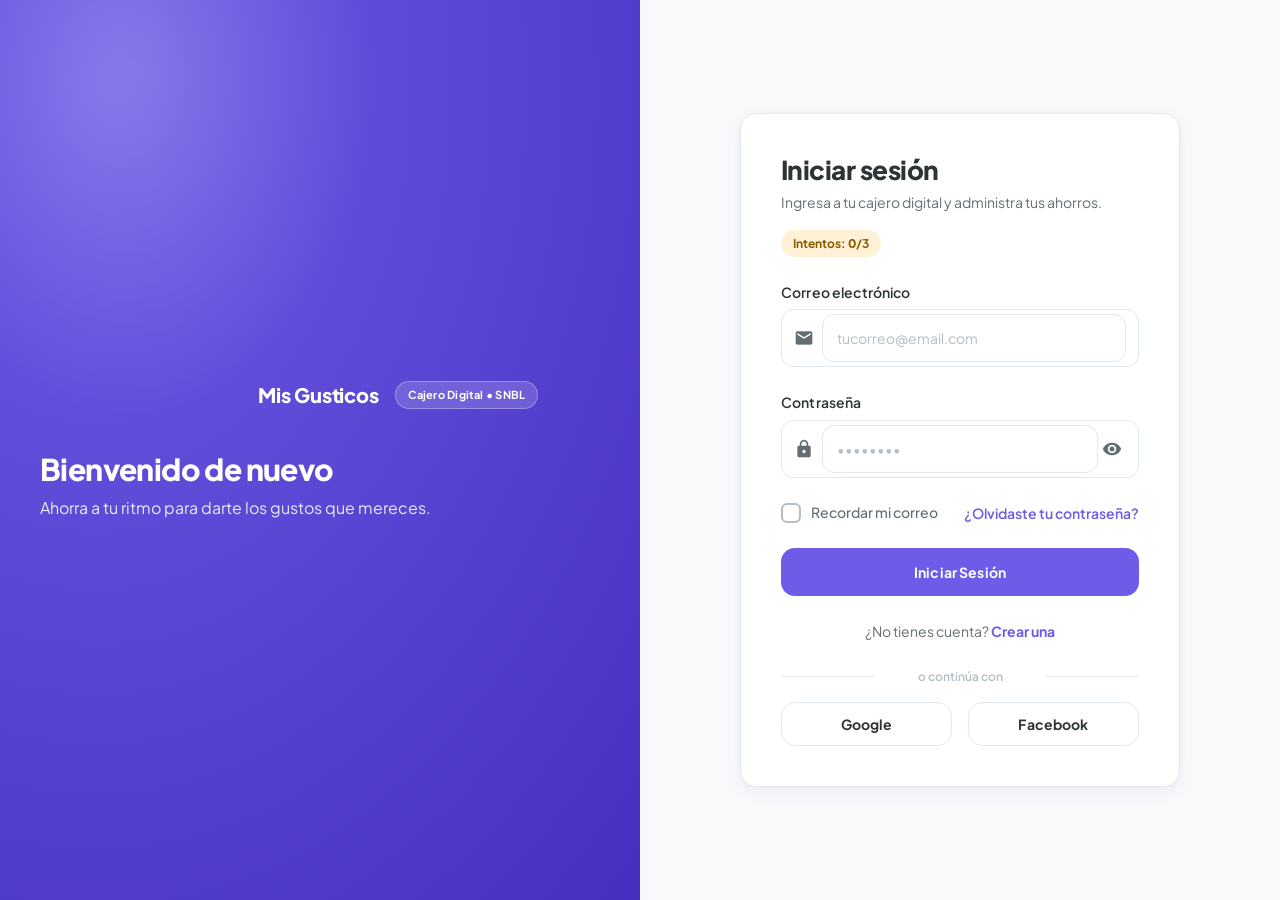
==== commit 3daf0dff: "se añade modulo de divisas: tarjetas USD/EUR/BTC, exchange y movimientos en tabla" ====
--- a/Dashboard.html
+++ b/Dashboard.html
@@ -32,6 +32,9 @@
 
         <!-- SALDO DISPONIBLE -->
         <section class="balance-section">
+            <!-- DIVISAS: USD | EUR | BTC (las genera exchangeController.js) -->
+            <div id="lista-divisas" class="balance-cards currency-cards" aria-label="Saldos en divisas"></div>
+
             <div id="lista-saldos" class="balance-cards">
                 <!-- Las tarjetas de saldo se generan dinámicamente -->
             </div>
@@ -56,6 +59,10 @@
                 <button id="btn-comprar" class="action-button">
                     <span class="material-icons">shopping_cart</span>
                     <span>Comprar</span>
+                </button>
+                <button id="btn-exchange" class="action-button">
+                    <span class="material-icons">currency_exchange</span>
+                    <span>Exchange</span>
                 </button>
                 <button id="btn-movimientos" class="action-button">
                     <span class="material-icons">receipt_long</span>
@@ -104,7 +111,7 @@
                 </div>
                 <div class="form-group">
                     <label for="monto-consignar">Monto (COP)</label>
-                    <input type="number" id="monto-consignar" min="1" step="100" 
+                    <input type="number" id="monto-consignar" min="100" step="100" 
                            placeholder="$ 0" required>
                 </div>
                 <button type="submit" class="btn-primary">Confirmar consignación</button>
@@ -130,7 +137,7 @@
                 </div>
                 <div class="form-group">
                     <label for="monto-retirar">Monto (COP)</label>
-                    <input type="number" id="monto-retirar" min="1" step="100" 
+                    <input type="number" id="monto-retirar" min="100" step="100" 
                            placeholder="$ 0" required>
                 </div>
                 <div id="info-sobregiro" class="info-box" style="display:none;">
@@ -165,7 +172,7 @@
                 </div>
                 <div class="form-group">
                     <label for="monto-transferir">Monto (COP)</label>
-                    <input type="number" id="monto-transferir" min="1" step="100" 
+                    <input type="number" id="monto-transferir" min="100" step="100" 
                            placeholder="$ 0" required> <!--step="100"-->
                 </div>
                 <button type="submit" class="btn-primary">Confirmar envío</button>
@@ -191,7 +198,7 @@
                 </div>
                 <div class="form-group">
                     <label for="monto-comprar">Monto (COP)</label>
-                    <input type="number" id="monto-comprar" min="1" step="100" 
+                    <input type="number" id="monto-comprar" min="100" step="100" 
                            placeholder="$ 0" required>
                 </div>
                 <div class="form-group">
@@ -214,6 +221,52 @@
         </div>
     </div>
 
+    <!-- MODAL: EXCHANGE DE DIVISAS -->
+    <div id="modal-exchange" class="modal" style="display:none;">
+        <div class="modal-content">
+            <div class="modal-header">
+                <h3>Exchange de divisas</h3>
+                <button class="modal-close" data-close="modal-exchange">
+                    <span class="material-icons">close</span>
+                </button>
+            </div>
+            <form id="form-exchange" novalidate>
+                <div class="form-group">
+                    <label for="exchange-origen">Desde</label>
+                    <select id="exchange-origen" required></select>
+                </div>
+                <div class="form-group">
+                    <label for="exchange-destino">Hacia</label>
+                    <select id="exchange-destino" required></select>
+                </div>
+                <div class="form-group">
+                    <label for="exchange-monto">Monto a cambiar (COP)</label>
+                    <input type="number" id="exchange-monto" min="0" step="0.01"
+                           placeholder="0" required>
+                    <small>Disponible: $ 0,00</small>
+                </div>
+                <div class="exchange-preview" aria-live="polite">
+                    <div class="exchange-preview-side">
+                        <span class="exchange-preview-label">Valor actual</span>
+                        <strong data-preview="actual">$ 0,00</strong>
+                        <small data-preview="actual-cop"></small>
+                    </div>
+                    <span class="material-icons exchange-preview-arrow">arrow_forward</span>
+                    <div class="exchange-preview-side">
+                        <span class="exchange-preview-label">Recibirás</span>
+                        <strong data-preview="futuro">—</strong>
+                        <small data-preview="futuro-cop"></small>
+                    </div>
+                    <div class="exchange-preview-footer">
+                        <span data-preview="tasa"></span>
+                        <span data-preview="saldo-despues"></span>
+                    </div>
+                </div>
+                <button type="submit" class="btn-primary" disabled>Confirmar exchange</button>
+            </form>
+        </div>
+    </div>
+
     <!-- MODAL: MOVIMIENTOS -->
     <div id="modal-movimientos" class="modal" style="display:none;">
         <div class="modal-content modal-large">
@@ -232,11 +285,14 @@
     <script src="js/models/CuentaAhorros.js"></script>
     <script src="js/models/CuentaCorriente.js"></script>
     <script src="js/models/TarjetaCredito.js"></script>
+    <script src="js/models/Transaction.js"></script>
     <script src="js/services/StorageService.js"></script>
     <script src="js/services/AuthService.js"></script>
     <script src="js/services/TransactionService.js"></script>
+    <script src="js/services/currencyService.js"></script>
     <script src="js/controllers/AuthController.js"></script>
     <script src="js/controllers/TransactionController.js"></script>
+    <script src="js/controllers/exchangeController.js"></script>
     <script src="js/controllers/ProfileController.js"></script>
     <script src="js/app.js"></script>
 </body>
--- a/css/styles.css
+++ b/css/styles.css
@@ -1137,3 +1137,211 @@
     .feature-card:hover,
     .social-links a:hover { transform: none; }
 }
+
+/* ============================================================================
+   MÓDULO DE DIVISAS / EXCHANGE (exchangeController.js)
+   Se agrega al final para no alterar las reglas existentes.
+   ============================================================================ */
+
+/* === TARJETAS USD | EUR | BTC === */
+.currency-cards { margin-bottom: var(--space-lg); }
+.currency-card { position: relative; }
+.currency-card .balance-header .material-icons { color: var(--milestone-ink); background: #FFF4DB; }
+.currency-card[data-currency="EUR"] .balance-header .material-icons { color: var(--primary-deep); background: var(--primary-tint); }
+.currency-card[data-currency="BTC"] .balance-header .material-icons { color: #B45309; background: #FEF3C7; }
+.currency-title { flex: 1; min-width: 0; overflow: hidden; text-overflow: ellipsis; white-space: nowrap; }
+
+.currency-trend {
+    display: inline-flex;
+    align-items: center;
+    gap: 2px;
+    flex-shrink: 0;
+    padding: 2px 8px 2px 4px;
+    border-radius: var(--radius-full);
+    font-size: 12px;
+    font-weight: 800;
+    font-variant-numeric: tabular-nums;
+    cursor: help;
+}
+/* Anula el estilo de icono grande de .balance-header para la flecha */
+.balance-header .currency-trend .material-icons {
+    width: auto;
+    height: auto;
+    font-size: 16px;
+    color: inherit;
+    background: transparent;
+    border-radius: 0;
+}
+.trend-sube  { color: var(--savings-ink); background: var(--mint); }
+.trend-baja  { color: var(--on-error-container); background: var(--error-container); }
+.trend-igual { color: var(--text-secondary); background: var(--surface-2); }
+
+.currency-card .balance-amount { overflow-wrap: anywhere; }
+.currency-card[data-currency="BTC"] .balance-amount { font-size: clamp(1.4rem, 3.4vw, 1.7rem); }
+.currency-rate {
+    display: flex;
+    justify-content: space-between;
+    gap: var(--space-sm);
+    flex-wrap: wrap;
+}
+.currency-rate-value { color: var(--text-secondary); font-variant-numeric: tabular-nums; }
+.currency-rate-date { color: var(--muted); }
+
+.currency-card.is-loading .balance-amount,
+.currency-card.is-loading .currency-equivalente { opacity: 0.45; }
+.currency-card.is-loading .currency-rate-value { animation: currency-pulse 1.2s ease-in-out infinite; }
+
+.currency-card--updated { animation: currency-glow 1.4s ease; }
+
+@keyframes currency-pulse {
+    0%, 100% { opacity: 1; }
+    50%      { opacity: 0.4; }
+}
+@keyframes currency-glow {
+    0%   { box-shadow: var(--glow-savings); border-color: var(--savings); }
+    100% { box-shadow: var(--shadow-1);     border-color: var(--border); }
+}
+
+/* === PANEL DE EXCHANGE === */
+#form-exchange optgroup { font-weight: 700; color: var(--text-secondary); }
+#form-exchange option { color: var(--text); font-weight: 500; }
+#form-exchange .input-error { border-color: var(--error); box-shadow: 0 0 0 3px rgba(186, 26, 26, 0.12); }
+
+.exchange-preview {
+    display: grid;
+    grid-template-columns: 1fr auto 1fr;
+    align-items: center;
+    gap: var(--space-md);
+    margin-bottom: var(--space-lg);
+    padding: var(--space-md);
+    background: var(--primary-tint);
+    border: 1px solid var(--primary-tint-med);
+    border-radius: var(--radius-md);
+}
+.exchange-preview--error { background: var(--error-container); border-color: var(--error); }
+.exchange-preview-side { display: flex; flex-direction: column; gap: 2px; min-width: 0; }
+.exchange-preview-side:last-of-type { text-align: right; }
+.exchange-preview-label {
+    font-size: 11px;
+    font-weight: 700;
+    letter-spacing: 0.04em;
+    text-transform: uppercase;
+    color: var(--text-secondary);
+}
+.exchange-preview-side strong {
+    font-size: 18px;
+    font-weight: 800;
+    letter-spacing: -0.01em;
+    color: var(--primary-deep);
+    font-variant-numeric: tabular-nums;
+    overflow-wrap: anywhere;
+}
+.exchange-preview-side small { font-size: 12px; color: var(--text-secondary); min-height: 1em; }
+.exchange-preview-arrow { color: var(--primary); }
+.exchange-preview-footer {
+    grid-column: 1 / -1;
+    display: flex;
+    justify-content: space-between;
+    gap: var(--space-sm);
+    flex-wrap: wrap;
+    padding-top: var(--space-sm);
+    border-top: 1px dashed var(--primary-tint-med);
+    font-size: 12px;
+    font-weight: 600;
+    color: var(--text-secondary);
+}
+.exchange-preview--error [data-preview="saldo-despues"] { color: var(--error); font-weight: 800; }
+
+#form-exchange .btn-primary:disabled {
+    cursor: not-allowed;
+    opacity: 0.55;
+    transform: none;
+    box-shadow: none;
+}
+#form-exchange .btn-primary.is-processing { opacity: 0.8; cursor: progress; }
+
+/* === MOVIMIENTOS RECIENTES COMO TABLA === */
+.movements-table {
+    width: 100%;
+    border-collapse: collapse;
+    font-size: 14px;
+}
+.movements-table thead th {
+    padding: var(--space-sm) var(--space-md);
+    text-align: left;
+    font-size: 11px;
+    font-weight: 700;
+    letter-spacing: 0.04em;
+    text-transform: uppercase;
+    color: var(--text-secondary);
+    background: var(--bg);
+    border-bottom: 1px solid var(--border);
+}
+.movements-table tbody td {
+    padding: var(--space-md);
+    vertical-align: middle;
+    border-bottom: 1px solid var(--border);
+}
+.movements-table tbody tr:last-child td { border-bottom: none; }
+.movements-table tbody tr { transition: background 120ms ease; }
+.movements-table tbody tr:hover { background: var(--bg); }
+
+.movements-table .col-fecha { white-space: nowrap; font-size: 12px; color: var(--text-secondary); }
+.movements-table .col-tasa  { white-space: nowrap; font-size: 12px; color: var(--text-secondary); font-variant-numeric: tabular-nums; }
+.movements-table .col-monto { text-align: right; font-variant-numeric: tabular-nums; }
+.movements-table td.col-monto { display: flex; flex-direction: column; align-items: flex-end; gap: 2px; }
+
+.movement-cell { display: flex; align-items: center; gap: var(--space-md); min-width: 0; }
+.movement-cell .material-icons {
+    display: inline-flex;
+    align-items: center;
+    justify-content: center;
+    flex-shrink: 0;
+    width: 36px;
+    height: 36px;
+    font-size: 18px;
+    border-radius: var(--radius-full);
+}
+.movement-cell .material-icons.is-credit { color: var(--savings-ink); background: var(--mint); }
+.movement-cell .material-icons.is-debit  { color: var(--error); background: var(--error-container); }
+.row-exchange .movement-cell .material-icons { color: var(--primary); background: var(--primary-tint); }
+
+.movements-table .row-new { animation: row-highlight 2s ease; }
+@keyframes row-highlight {
+    0%   { background: var(--mint); }
+    100% { background: transparent; }
+}
+
+.movements-section.section-focus { box-shadow: 0 0 0 3px var(--primary-tint-med), var(--shadow-2); transition: box-shadow 200ms ease; }
+
+/* === RESPONSIVE DEL MÓDULO === */
+@media (max-width: 768px) {
+    .movements-table thead { display: none; }
+    .movements-table,
+    .movements-table tbody,
+    .movements-table tr,
+    .movements-table td { display: block; width: 100%; }
+    .movements-table tbody tr {
+        display: grid;
+        grid-template-columns: minmax(0, 1fr) auto;
+        gap: 4px var(--space-md);
+        padding: var(--space-md);
+        border-bottom: 1px solid var(--border);
+    }
+    .movements-table tbody td { padding: 0; border-bottom: none; }
+    .movements-table td:nth-child(2) { grid-column: 1 / 2; grid-row: 1; }
+    .movements-table td.col-monto    { grid-column: 2 / 3; grid-row: 1 / 3; width: auto; justify-content: center; white-space: nowrap; }
+    .movement-cell .movement-info small { overflow-wrap: anywhere; }
+    .movements-table td.col-fecha    { grid-column: 1 / 2; padding-left: 52px; }
+    .movements-table td.col-tasa     { grid-column: 1 / -1; padding-left: 52px; }
+}
+@media (max-width: 480px) {
+    .exchange-preview { grid-template-columns: 1fr; text-align: center; }
+    .exchange-preview-side:last-of-type { text-align: center; }
+    .exchange-preview-arrow { transform: rotate(90deg); justify-self: center; }
+}
+@media (prefers-reduced-motion: reduce) {
+    .currency-card.is-loading .currency-rate-value,
+    .currency-card--updated,
+    .movements-table .row-new { animation: none; }
+}
